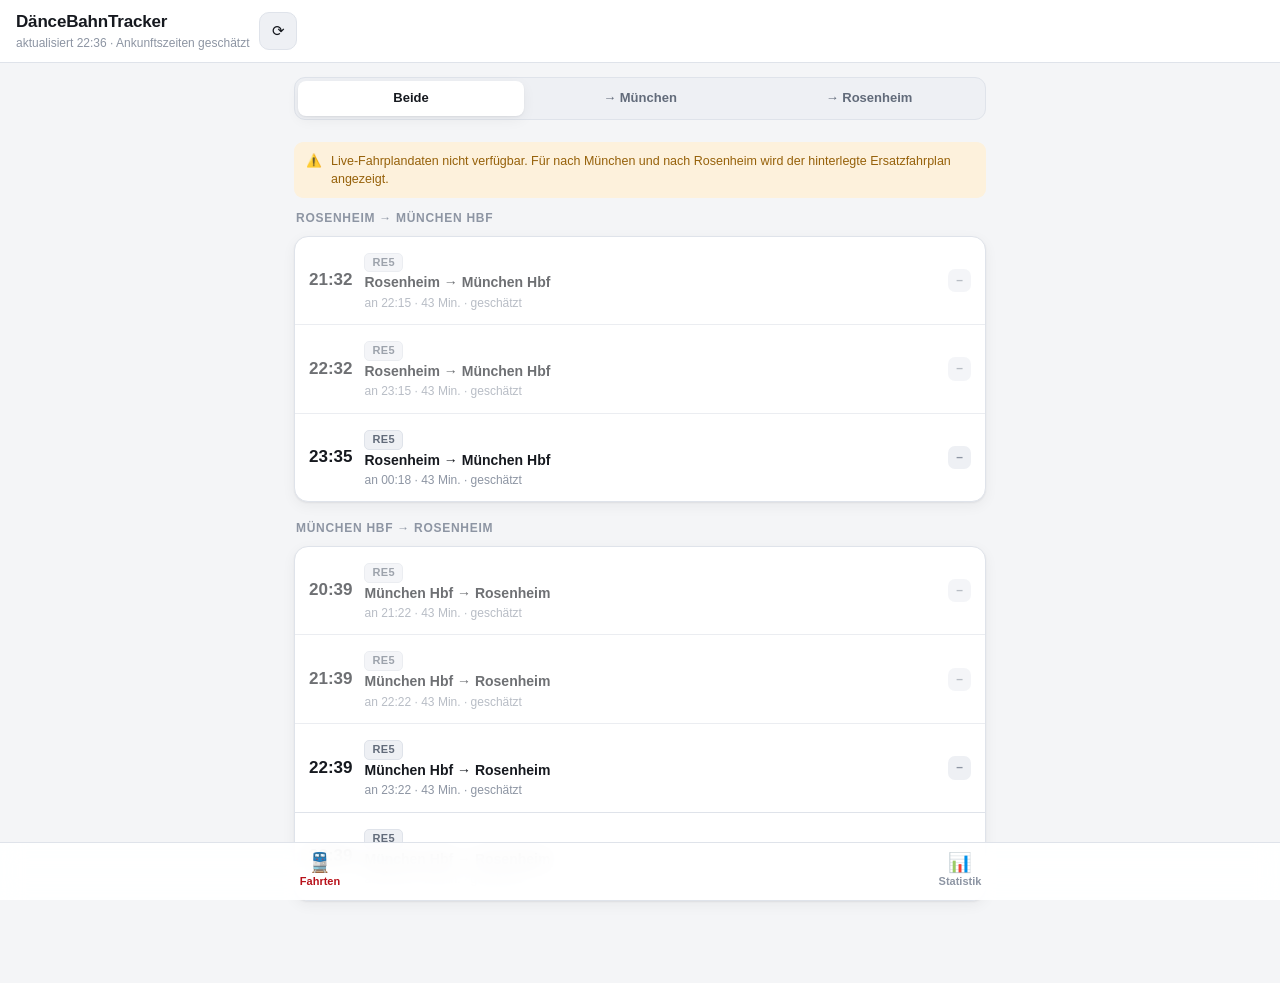
==== index.html @ 090f61ff "Add mobile delay tracker for RE5 Rosenheim <-> München Hbf Static two-page site, no build step and n" ====
<!doctype html>
<html lang="de">
<head>
<meta charset="utf-8">
<meta name="viewport" content="width=device-width, initial-scale=1, viewport-fit=cover">
<title>Fahrten — DänceBahnTracker</title>
<meta name="theme-color" content="#f4f5f7" media="(prefers-color-scheme: light)">
<meta name="theme-color" content="#101319" media="(prefers-color-scheme: dark)">
<link rel="stylesheet" href="css/app.css">
</head>
<body>

<header class="appbar">
  <div>
    <h1 class="appbar-title">DänceBahnTracker</h1>
    <div class="appbar-sub" id="freshness">wird geladen…</div>
  </div>
  <button type="button" class="icon-btn" id="refreshBtn" aria-label="Aktualisieren">⟳</button>
</header>

<main class="container" id="main">

  <section class="section" id="filterSection">
    <div class="segmented" id="directionControl" role="group" aria-label="Richtung">
      <button type="button" data-value="ALL" class="is-active">Beide</button>
      <button type="button" data-value="RO_MU">→ München</button>
      <button type="button" data-value="MU_RO">→ Rosenheim</button>
    </div>
  </section>

  <div class="notice" id="notice" hidden style="display:none">
    <span aria-hidden="true">⚠️</span>
    <span id="noticeText"></span>
  </div>

  <div id="skeletonWrap">
    <div class="skeleton"></div>
    <div class="skeleton"></div>
    <div class="skeleton"></div>
    <div class="skeleton"></div>
  </div>

  <div class="empty" id="emptyState" hidden>
    <span class="empty-icon" aria-hidden="true">🚆</span>
    <div class="empty-title">Keine Fahrten im Zeitfenster</div>
    <p class="empty-text">
      Aktuell liegen keine Züge innerhalb der nächsten bzw. letzten 2 Stunden vor.
      Zieh zum Aktualisieren oder komm später wieder.
    </p>
  </div>

  <div id="trainListRoot"></div>

</main>

<!-- Delay entry sheet. Populated and shown/hidden by js/tracker.js. -->
<div class="sheet" id="entrySheet" hidden role="dialog" aria-modal="true" aria-labelledby="sheetTitle">
  <button type="button" class="sheet-backdrop" id="sheetBackdrop" aria-label="Schließen"></button>
  <div class="sheet-panel" id="sheetPanel" tabindex="-1">
    <div class="sheet-grabber" aria-hidden="true"></div>
    <h2 class="sheet-title" id="sheetTitle">Zug</h2>
    <p class="sheet-sub" id="sheetSub"></p>

    <div class="field">
      <div class="label" id="arrivalLabel">Ankunftsverspätung (Minuten)</div>
      <div class="stepper">
        <button type="button" id="arrMinus" aria-label="Minus 1 Minute">−</button>
        <input class="input" type="number" inputmode="numeric" id="arrInput" value="0" aria-labelledby="arrivalLabel">
        <button type="button" id="arrPlus" aria-label="Plus 1 Minute">+</button>
      </div>
      <div class="chips" id="arrChips" role="group" aria-label="Schnellauswahl Ankunftsverspätung"></div>
    </div>

    <button type="button" class="btn btn--ghost btn--block" id="detailsToggle" aria-expanded="false" aria-controls="departureField">
      Details (Abfahrtsverspätung) ▾
    </button>

    <div class="field" id="departureField" hidden style="margin-top:14px;">
      <div class="label" id="departureLabel">Abfahrtsverspätung (Minuten)</div>
      <div class="stepper">
        <button type="button" id="depMinus" aria-label="Minus 1 Minute">−</button>
        <input class="input" type="number" inputmode="numeric" id="depInput" value="0" aria-labelledby="departureLabel">
        <button type="button" id="depPlus" aria-label="Plus 1 Minute">+</button>
      </div>
    </div>

    <div class="field" style="margin-top:14px;">
      <label class="checkline">
        <input type="checkbox" id="cancelledCheckbox">
        Zug ist ausgefallen
      </label>
    </div>

    <div class="field">
      <label class="label" for="noteTextarea">Notiz</label>
      <textarea class="textarea" id="noteTextarea" placeholder="Optional…"></textarea>
    </div>

    <div class="card card-pad" id="previewCard">
      <p class="hint" id="previewText" style="margin:0;">…</p>
    </div>

    <div class="btn-row" style="margin-top:14px;">
      <button type="button" class="btn btn--ghost" id="cancelBtn">Abbrechen</button>
      <button type="button" class="btn btn--primary" id="saveBtn">Speichern</button>
    </div>
    <button type="button" class="btn btn--danger btn--block" id="deleteBtn" hidden style="margin-top:10px;">Löschen</button>
  </div>
</div>

<div class="toast" id="toast" role="status" aria-live="polite"></div>

<nav class="tabbar">
  <a class="tab is-active" href="index.html" aria-current="page">
    <span class="tab-icon" aria-hidden="true">🚆</span>
    <span>Fahrten</span>
  </a>
  <a class="tab" href="stats.html">
    <span class="tab-icon" aria-hidden="true">📊</span>
    <span>Statistik</span>
  </a>
</nav>

<script type="module" src="js/tracker.js"></script>
</body>
</html>
---- css/app.css ----
/* DänceBahnTracker -- mobile-first design system.
   Both pages share these tokens and components; keep class names stable. */

:root {
  --bg: #f4f5f7;
  --surface: #ffffff;
  --surface-2: #eef0f4;
  --border: #dfe3ea;
  --text: #16191f;
  --text-dim: #626b7a;
  --text-faint: #8d95a3;

  --accent: #b8121b;        /* DB red */
  --accent-ink: #ffffff;

  --ok: #16794a;
  --ok-bg: #e2f5ec;
  --warn: #96610a;
  --warn-bg: #fdf1dc;
  --bad: #b3261e;
  --bad-bg: #fce9e7;

  --radius: 14px;
  --radius-sm: 9px;
  --shadow: 0 1px 2px rgba(16, 20, 28, 0.06), 0 4px 14px rgba(16, 20, 28, 0.05);

  --tabbar-h: 58px;
  --font: -apple-system, BlinkMacSystemFont, 'Segoe UI', Roboto, 'Helvetica Neue', Arial, sans-serif;
  --mono: ui-monospace, SFMono-Regular, Menlo, Consolas, monospace;
}

@media (prefers-color-scheme: dark) {
  :root {
    --bg: #101319;
    --surface: #171b23;
    --surface-2: #1f242e;
    --border: #2b313d;
    --text: #eef1f6;
    --text-dim: #a2acbb;
    --text-faint: #79838f;

    --accent: #f2545b;
    --accent-ink: #1a0406;

    --ok: #62d3a0;
    --ok-bg: #102a20;
    --warn: #f0bc61;
    --warn-bg: #2d2312;
    --bad: #ff8a80;
    --bad-bg: #331a18;

    --shadow: 0 1px 2px rgba(0, 0, 0, 0.4), 0 4px 16px rgba(0, 0, 0, 0.3);
  }
}

* { box-sizing: border-box; }

/* Component rules below set `display`, which would otherwise out-specify the
   UA's [hidden] rule. Keep the attribute authoritative for every component. */
[hidden] { display: none !important; }

html { -webkit-text-size-adjust: 100%; }

body {
  margin: 0;
  font-family: var(--font);
  background: var(--bg);
  color: var(--text);
  font-size: 16px;
  line-height: 1.45;
  padding-bottom: calc(var(--tabbar-h) + env(safe-area-inset-bottom));
  -webkit-font-smoothing: antialiased;
  overscroll-behavior-y: contain;
}

/* ---------- App bar ---------- */

.appbar {
  position: sticky;
  top: 0;
  z-index: 30;
  background: var(--surface);
  border-bottom: 1px solid var(--border);
  padding: calc(env(safe-area-inset-top) + 10px) 16px 10px;
  display: flex;
  align-items: center;
  gap: 10px;
}

.appbar-title {
  margin: 0;
  font-size: 17px;
  font-weight: 700;
  letter-spacing: -0.01em;
  flex: 1;
  min-width: 0;
  overflow: hidden;
  text-overflow: ellipsis;
  white-space: nowrap;
}

.appbar-sub {
  font-size: 12px;
  color: var(--text-faint);
  font-weight: 500;
}

.icon-btn {
  appearance: none;
  border: 1px solid var(--border);
  background: var(--surface-2);
  color: var(--text);
  border-radius: 10px;
  min-width: 38px;
  height: 38px;
  padding: 0 10px;
  font-size: 15px;
  cursor: pointer;
  display: inline-flex;
  align-items: center;
  justify-content: center;
}

.icon-btn:active { transform: scale(0.96); }

/* ---------- Layout ---------- */

.container {
  max-width: 720px;
  margin: 0 auto;
  padding: 14px 14px 24px;
}

.section { margin-bottom: 22px; }

.section-title {
  font-size: 12px;
  font-weight: 700;
  text-transform: uppercase;
  letter-spacing: 0.06em;
  color: var(--text-faint);
  margin: 0 0 8px 2px;
}

.card {
  background: var(--surface);
  border: 1px solid var(--border);
  border-radius: var(--radius);
  box-shadow: var(--shadow);
  overflow: hidden;
}

.card-pad { padding: 14px; }

.row-between {
  display: flex;
  align-items: center;
  justify-content: space-between;
  gap: 10px;
}

/* ---------- Bottom tab bar ---------- */

.tabbar {
  position: fixed;
  left: 0;
  right: 0;
  bottom: 0;
  z-index: 40;
  height: calc(var(--tabbar-h) + env(safe-area-inset-bottom));
  padding-bottom: env(safe-area-inset-bottom);
  display: flex;
  background: color-mix(in srgb, var(--surface) 92%, transparent);
  backdrop-filter: saturate(180%) blur(12px);
  -webkit-backdrop-filter: saturate(180%) blur(12px);
  border-top: 1px solid var(--border);
}

.tab {
  flex: 1;
  display: flex;
  flex-direction: column;
  align-items: center;
  justify-content: center;
  gap: 2px;
  text-decoration: none;
  color: var(--text-faint);
  font-size: 11px;
  font-weight: 600;
}

.tab-icon { font-size: 19px; line-height: 1; }
.tab.is-active { color: var(--accent); }

/* ---------- Segmented control / chips ---------- */

.segmented {
  display: flex;
  background: var(--surface-2);
  border: 1px solid var(--border);
  border-radius: 11px;
  padding: 3px;
  gap: 3px;
}

.segmented button {
  flex: 1;
  appearance: none;
  border: 0;
  background: transparent;
  color: var(--text-dim);
  font: inherit;
  font-size: 13px;
  font-weight: 600;
  padding: 8px 6px;
  border-radius: 8px;
  cursor: pointer;
  white-space: nowrap;
}

.segmented button.is-active {
  background: var(--surface);
  color: var(--text);
  box-shadow: var(--shadow);
}

.chips {
  display: flex;
  flex-wrap: wrap;
  gap: 7px;
}

.chip {
  appearance: none;
  border: 1px solid var(--border);
  background: var(--surface);
  color: var(--text-dim);
  font: inherit;
  font-size: 13px;
  font-weight: 600;
  padding: 7px 12px;
  border-radius: 999px;
  cursor: pointer;
}

.chip.is-active {
  background: var(--accent);
  border-color: var(--accent);
  color: var(--accent-ink);
}

/* ---------- Train list ---------- */

.train-group + .train-group { margin-top: 18px; }

.train-list {
  list-style: none;
  margin: 0;
  padding: 0;
}

.train-item {
  width: 100%;
  display: flex;
  align-items: center;
  gap: 12px;
  padding: 12px 14px;
  background: transparent;
  border: 0;
  border-bottom: 1px solid var(--border);
  font: inherit;
  color: inherit;
  text-align: left;
  cursor: pointer;
}

.train-list li:last-child .train-item { border-bottom: 0; }
.train-item:active { background: var(--surface-2); }

.train-time {
  font-variant-numeric: tabular-nums;
  font-weight: 700;
  font-size: 17px;
  min-width: 52px;
}

.train-time-sub {
  display: block;
  font-size: 11px;
  font-weight: 600;
  color: var(--text-faint);
}

.train-main { flex: 1; min-width: 0; }

.train-line {
  display: inline-block;
  font-size: 11px;
  font-weight: 800;
  letter-spacing: 0.03em;
  background: var(--surface-2);
  border: 1px solid var(--border);
  color: var(--text-dim);
  padding: 1px 7px;
  border-radius: 5px;
  margin-right: 6px;
}

.train-route {
  /* Must be block: text-overflow/ellipsis is ignored on inline boxes, which
     would let a long route name slide out under the delay badge. */
  display: block;
  font-size: 14px;
  font-weight: 600;
  overflow: hidden;
  text-overflow: ellipsis;
  white-space: nowrap;
}

.train-meta {
  font-size: 12px;
  color: var(--text-faint);
  margin-top: 2px;
}

.train-item.is-past { opacity: 0.62; }

.train-item.is-logged {
  background: linear-gradient(90deg, color-mix(in srgb, var(--accent) 8%, transparent), transparent 60%);
}

.train-aside {
  display: flex;
  flex-direction: column;
  align-items: flex-end;
  gap: 4px;
}

/* ---------- Badges ---------- */

.badge {
  display: inline-block;
  font-size: 12px;
  font-weight: 700;
  padding: 3px 8px;
  border-radius: 7px;
  white-space: nowrap;
  font-variant-numeric: tabular-nums;
}

.badge--ok { background: var(--ok-bg); color: var(--ok); }
.badge--warn { background: var(--warn-bg); color: var(--warn); }
.badge--bad { background: var(--bad-bg); color: var(--bad); }
.badge--muted { background: var(--surface-2); color: var(--text-faint); }

/* ---------- Buttons ---------- */

.btn {
  appearance: none;
  font: inherit;
  font-weight: 650;
  font-size: 15px;
  padding: 12px 16px;
  border-radius: 11px;
  border: 1px solid var(--border);
  background: var(--surface-2);
  color: var(--text);
  cursor: pointer;
}

.btn:active { transform: scale(0.985); }
.btn--primary { background: var(--accent); border-color: var(--accent); color: var(--accent-ink); }
.btn--ghost { background: transparent; }
.btn--danger { background: transparent; border-color: var(--bad); color: var(--bad); }
.btn--block { display: block; width: 100%; }
.btn[disabled] { opacity: 0.5; cursor: default; }

.btn-row { display: flex; gap: 10px; }
.btn-row > * { flex: 1; }

/* ---------- Sheet (bottom modal) ---------- */

.sheet[hidden] { display: none; }

.sheet {
  position: fixed;
  inset: 0;
  z-index: 60;
  display: flex;
  align-items: flex-end;
  justify-content: center;
}

.sheet-backdrop {
  position: absolute;
  inset: 0;
  background: rgba(8, 10, 14, 0.5);
  border: 0;
  padding: 0;
  cursor: pointer;
}

.sheet-panel {
  position: relative;
  width: 100%;
  max-width: 560px;
  max-height: 92vh;
  overflow-y: auto;
  background: var(--surface);
  border-radius: 18px 18px 0 0;
  padding: 8px 16px calc(16px + env(safe-area-inset-bottom));
  animation: sheet-up 0.22s ease-out;
}

@keyframes sheet-up {
  from { transform: translateY(18px); opacity: 0.6; }
  to { transform: translateY(0); opacity: 1; }
}

.sheet-grabber {
  width: 38px;
  height: 4px;
  border-radius: 999px;
  background: var(--border);
  margin: 6px auto 12px;
}

.sheet-title { margin: 0 0 2px; font-size: 18px; font-weight: 700; }
.sheet-sub { margin: 0 0 14px; font-size: 13px; color: var(--text-dim); }

/* ---------- Forms ---------- */

.field { margin-bottom: 14px; }

.label {
  display: block;
  font-size: 13px;
  font-weight: 650;
  margin-bottom: 6px;
  color: var(--text-dim);
}

.input,
.select,
.textarea {
  width: 100%;
  font: inherit;
  font-size: 16px; /* >=16px stops iOS zoom-on-focus */
  padding: 11px 12px;
  border-radius: 10px;
  border: 1px solid var(--border);
  background: var(--surface-2);
  color: var(--text);
}

.textarea { min-height: 68px; resize: vertical; }

.input:focus,
.select:focus,
.textarea:focus {
  outline: 2px solid color-mix(in srgb, var(--accent) 55%, transparent);
  outline-offset: 1px;
}

.hint { font-size: 12px; color: var(--text-faint); margin-top: 5px; }

.checkline {
  display: flex;
  align-items: center;
  gap: 10px;
  font-size: 15px;
  font-weight: 600;
}

.checkline input { width: 20px; height: 20px; accent-color: var(--accent); }

/* Stepper for quick delay entry */
.stepper {
  display: flex;
  align-items: center;
  gap: 10px;
}

.stepper .input { text-align: center; font-weight: 700; font-variant-numeric: tabular-nums; }

.stepper button {
  appearance: none;
  width: 46px;
  height: 46px;
  flex: 0 0 46px;
  border-radius: 11px;
  border: 1px solid var(--border);
  background: var(--surface-2);
  color: var(--text);
  font-size: 22px;
  font-weight: 600;
  cursor: pointer;
}

/* ---------- Stats ---------- */

.stat-grid {
  display: grid;
  grid-template-columns: repeat(2, minmax(0, 1fr));
  gap: 10px;
}

@media (min-width: 560px) {
  .stat-grid { grid-template-columns: repeat(4, minmax(0, 1fr)); }
}

.stat {
  background: var(--surface);
  border: 1px solid var(--border);
  border-radius: var(--radius);
  padding: 12px;
  box-shadow: var(--shadow);
}

.stat-value {
  font-size: 22px;
  font-weight: 750;
  letter-spacing: -0.02em;
  font-variant-numeric: tabular-nums;
}

.stat-label {
  font-size: 11.5px;
  color: var(--text-faint);
  font-weight: 600;
  margin-top: 2px;
}

.stat-note { font-size: 11px; color: var(--text-faint); margin-top: 4px; }

.bar-chart { display: flex; flex-direction: column; gap: 9px; }

.bar-row {
  display: grid;
  grid-template-columns: 68px 1fr auto;
  align-items: center;
  gap: 9px;
}

.bar-label {
  font-size: 12px;
  color: var(--text-dim);
  font-weight: 600;
  overflow: hidden;
  text-overflow: ellipsis;
  white-space: nowrap;
}

.bar-track {
  height: 20px;
  background: var(--surface-2);
  border-radius: 6px;
  overflow: hidden;
}

.bar-fill {
  height: 100%;
  background: var(--accent);
  border-radius: 6px;
  min-width: 2px;
  transition: width 0.25s ease;
}

.bar-fill--ok { background: var(--ok); }
.bar-fill--warn { background: var(--warn); }
.bar-fill--bad { background: var(--bad); }

.bar-value {
  font-size: 12px;
  font-weight: 700;
  font-variant-numeric: tabular-nums;
  min-width: 44px;
  text-align: right;
}

.table {
  width: 100%;
  border-collapse: collapse;
  font-size: 13.5px;
}

.table th,
.table td {
  padding: 9px 10px;
  text-align: left;
  border-bottom: 1px solid var(--border);
  font-variant-numeric: tabular-nums;
}

.table th {
  font-size: 11px;
  text-transform: uppercase;
  letter-spacing: 0.05em;
  color: var(--text-faint);
}

.table tr:last-child td { border-bottom: 0; }
.table .num { text-align: right; }

/* ---------- States ---------- */

.empty {
  text-align: center;
  padding: 30px 18px;
  color: var(--text-faint);
}

.empty-icon { font-size: 30px; display: block; margin-bottom: 8px; }
.empty-title { font-weight: 700; color: var(--text-dim); margin-bottom: 4px; }
.empty-text { font-size: 13.5px; }

.notice {
  display: flex;
  gap: 9px;
  align-items: flex-start;
  font-size: 12.5px;
  padding: 10px 12px;
  border-radius: var(--radius-sm);
  background: var(--warn-bg);
  color: var(--warn);
  margin-bottom: 12px;
}

.skeleton {
  height: 60px;
  border-radius: var(--radius-sm);
  background: linear-gradient(90deg, var(--surface-2) 25%, var(--border) 50%, var(--surface-2) 75%);
  background-size: 200% 100%;
  animation: shimmer 1.3s infinite;
  margin-bottom: 8px;
}

@keyframes shimmer {
  from { background-position: 200% 0; }
  to { background-position: -200% 0; }
}

.spinner {
  width: 15px;
  height: 15px;
  border: 2px solid var(--border);
  border-top-color: var(--accent);
  border-radius: 50%;
  animation: spin 0.7s linear infinite;
  display: inline-block;
}

@keyframes spin { to { transform: rotate(360deg); } }

.toast {
  position: fixed;
  left: 50%;
  bottom: calc(var(--tabbar-h) + env(safe-area-inset-bottom) + 14px);
  transform: translateX(-50%) translateY(8px);
  background: var(--text);
  color: var(--bg);
  font-size: 13.5px;
  font-weight: 600;
  padding: 10px 16px;
  border-radius: 999px;
  z-index: 80;
  opacity: 0;
  pointer-events: none;
  transition: opacity 0.18s, transform 0.18s;
  max-width: 88vw;
  text-align: center;
}

.toast.is-visible { opacity: 1; transform: translateX(-50%) translateY(0); }

.sr-only {
  position: absolute;
  width: 1px; height: 1px;
  padding: 0; margin: -1px;
  overflow: hidden;
  clip: rect(0 0 0 0);
  white-space: nowrap;
  border: 0;
}

@media (prefers-reduced-motion: reduce) {
  *, *::before, *::after {
    animation-duration: 0.001ms !important;
    transition-duration: 0.001ms !important;
  }
}
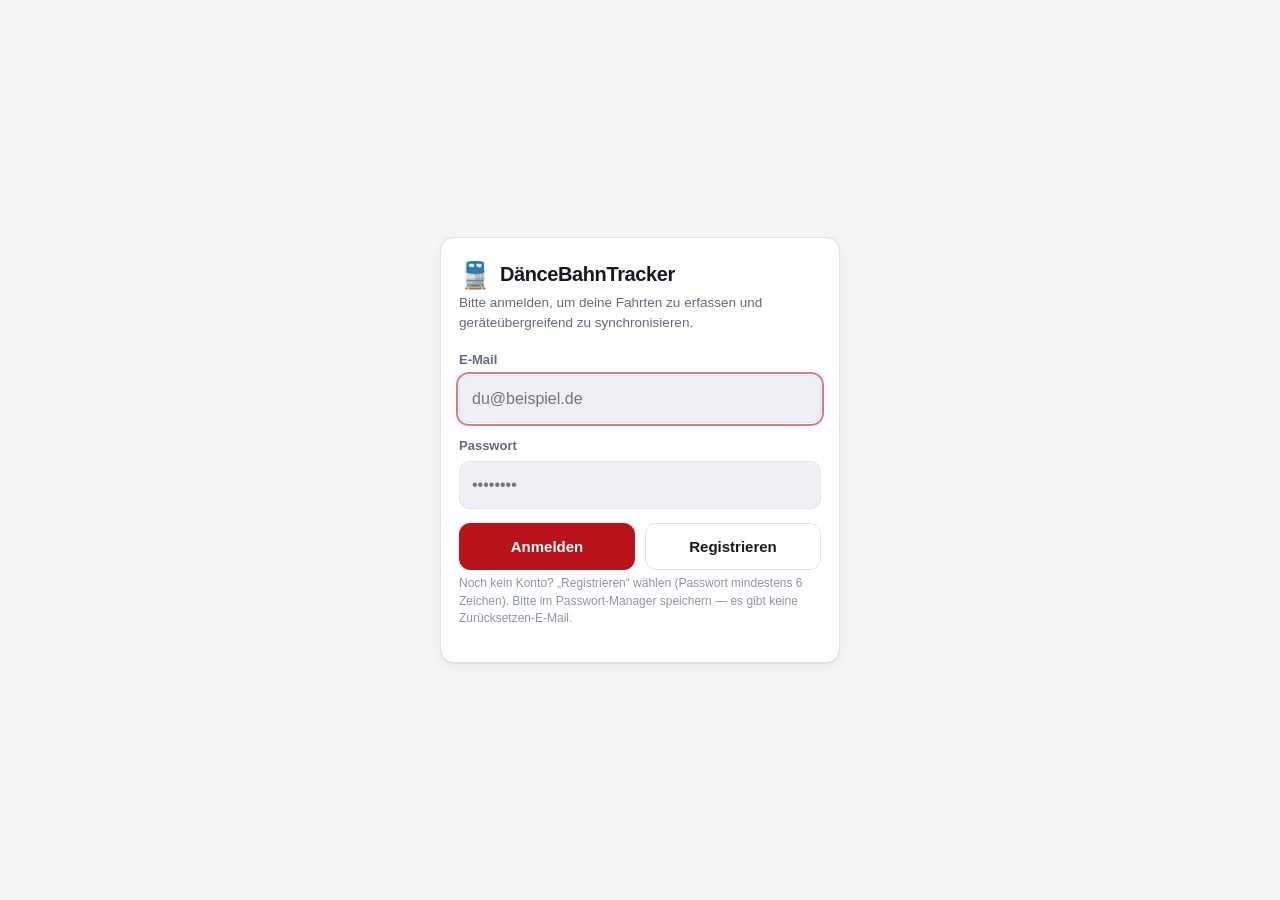
==== commit bc9fc4db: "Require sign-in to use the app Both pages now sit behind a shared auth gate; the tracker and statist" ====
--- a/index.html
+++ b/index.html
@@ -9,6 +9,11 @@
 <link rel="stylesheet" href="css/app.css">
 </head>
 <body>
+
+<!-- Shown until a session exists; filled in by js/auth-gate.js. -->
+<div class="gate" id="authGate"></div>
+
+<div id="appContent" hidden>
 
 <header class="appbar">
   <div>
@@ -121,6 +126,8 @@
   </a>
 </nav>
 
+</div><!-- /#appContent -->
+
 <script type="module" src="js/tracker.js"></script>
 </body>
 </html>
--- a/css/app.css
+++ b/css/app.css
@@ -602,6 +602,56 @@
 .table tr:last-child td { border-bottom: 0; }
 .table .num { text-align: right; }
 
+/* ---------- Auth gate ---------- */
+
+/* Covers the whole app until a session exists. Opaque, so nothing behind it is
+   readable even for the instant before the script decides. */
+.gate {
+  position: fixed;
+  inset: 0;
+  z-index: 100;
+  background: var(--bg);
+  display: flex;
+  align-items: center;
+  justify-content: center;
+  padding: calc(env(safe-area-inset-top) + 20px) 16px calc(env(safe-area-inset-bottom) + 20px);
+  overflow-y: auto;
+}
+
+.gate[hidden] { display: none; }
+
+.gate-card {
+  width: 100%;
+  max-width: 400px;
+  background: var(--surface);
+  border: 1px solid var(--border);
+  border-radius: var(--radius);
+  box-shadow: var(--shadow);
+  padding: 22px 18px;
+}
+
+.gate-brand {
+  display: flex;
+  align-items: center;
+  gap: 9px;
+  margin-bottom: 4px;
+}
+
+.gate-logo { font-size: 26px; line-height: 1; }
+
+.gate-title {
+  margin: 0;
+  font-size: 20px;
+  font-weight: 750;
+  letter-spacing: -0.02em;
+}
+
+.gate-sub {
+  margin: 0 0 18px;
+  font-size: 13.5px;
+  color: var(--text-dim);
+}
+
 /* ---------- States ---------- */
 
 .empty {
